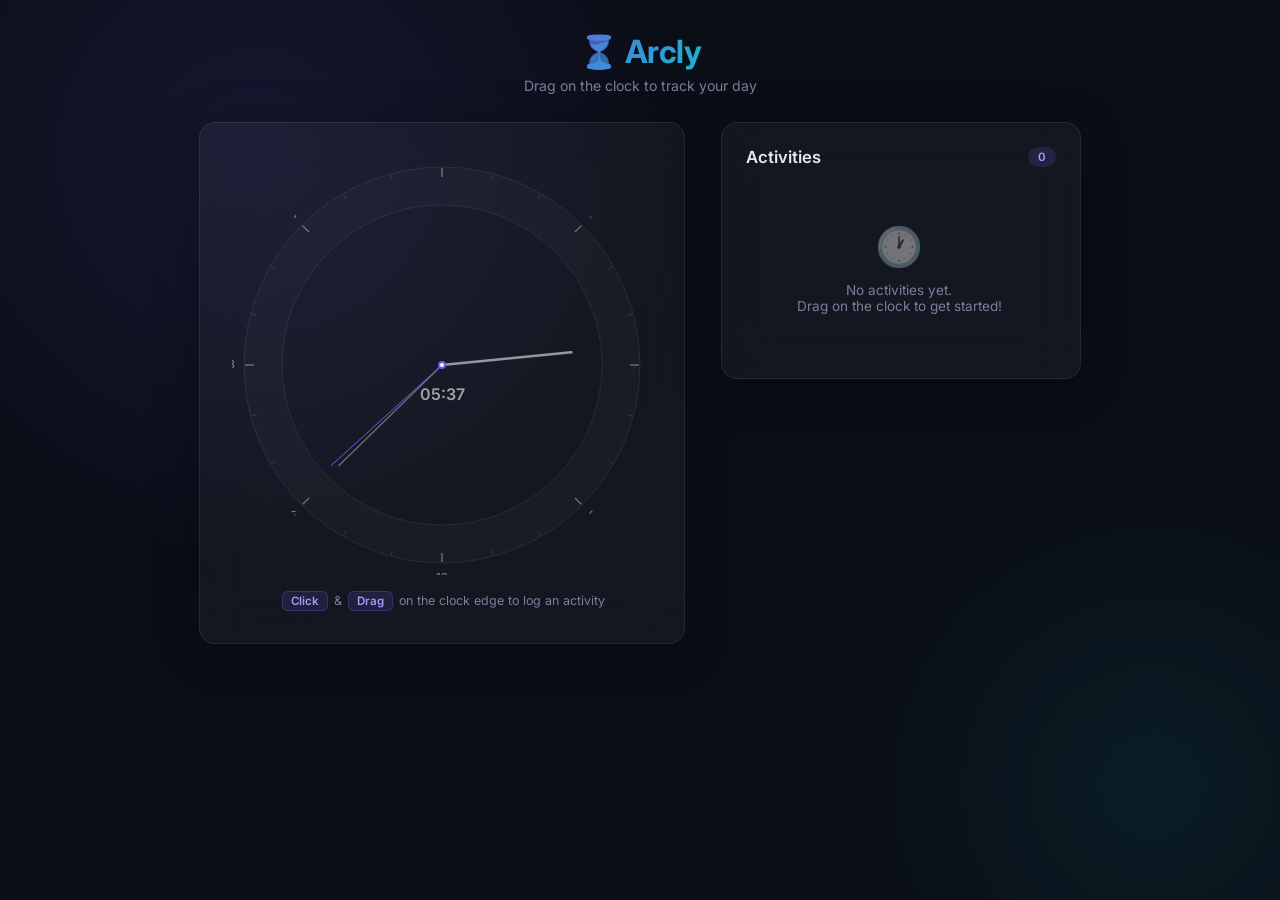
==== index.html @ ed1a1e3a "Initial commit: Arcly - Interactive clock time tracker" ====
<!DOCTYPE html>
<html lang="en">
<head>
  <meta charset="UTF-8">
  <meta name="viewport" content="width=device-width, initial-scale=1.0">
  <meta name="description" content="Arcly — Interactive 24-hour clock time tracker. Drag on the clock to log your daily activities.">
  <title>Arcly — Daily Time Tracker</title>
  <link href="https://fonts.googleapis.com/css2?family=Inter:wght@300;400;500;600;700&display=swap" rel="stylesheet">
  <style>
    /* ===== RESET & ROOT ===== */
    *, *::before, *::after { box-sizing: border-box; margin: 0; padding: 0; }

    :root {
      --bg: #0b0e17;
      --bg-card: rgba(255, 255, 255, 0.04);
      --bg-card-hover: rgba(255, 255, 255, 0.07);
      --border: rgba(255, 255, 255, 0.08);
      --text: #e4e6f0;
      --text-muted: #7a7f9a;
      --accent: #6c5ce7;
      --accent-glow: rgba(108, 92, 231, 0.35);
      --danger: #ff6b6b;
      --radius: 16px;
      --font: 'Inter', -apple-system, sans-serif;
    }

    body {
      font-family: var(--font);
      background: var(--bg);
      color: var(--text);
      min-height: 100vh;
      overflow-x: hidden;
      position: relative;
    }

    /* ===== AMBIENT BACKGROUND ===== */
    body::before {
      content: '';
      position: fixed;
      top: -40%; left: -20%;
      width: 80vw; height: 80vw;
      background: radial-gradient(circle, rgba(108,92,231,0.12), transparent 60%);
      pointer-events: none;
      z-index: 0;
    }
    body::after {
      content: '';
      position: fixed;
      bottom: -30%; right: -20%;
      width: 60vw; height: 60vw;
      background: radial-gradient(circle, rgba(0,206,209,0.08), transparent 60%);
      pointer-events: none;
      z-index: 0;
    }

    /* ===== LAYOUT ===== */
    .app {
      position: relative;
      z-index: 1;
      display: flex;
      flex-direction: column;
      align-items: center;
      padding: 32px 20px 60px;
      min-height: 100vh;
    }

    .header {
      text-align: center;
      margin-bottom: 28px;
    }
    .header h1 {
      font-size: 2rem;
      font-weight: 700;
      background: linear-gradient(135deg, #6c5ce7, #00cec9);
      -webkit-background-clip: text;
      -webkit-text-fill-color: transparent;
      letter-spacing: -0.5px;
    }
    .header p {
      color: var(--text-muted);
      font-size: 0.88rem;
      margin-top: 6px;
    }

    .main-layout {
      display: flex;
      gap: 36px;
      align-items: flex-start;
      justify-content: center;
      flex-wrap: wrap;
      width: 100%;
      max-width: 1100px;
    }

    /* ===== CLOCK CONTAINER ===== */
    .clock-panel {
      background: var(--bg-card);
      border: 1px solid var(--border);
      border-radius: var(--radius);
      backdrop-filter: blur(24px);
      -webkit-backdrop-filter: blur(24px);
      padding: 32px;
      display: flex;
      flex-direction: column;
      align-items: center;
      box-shadow: 0 8px 48px rgba(0,0,0,0.3);
      position: relative;
    }

    .clock-wrap {
      position: relative;
      cursor: crosshair;
    }

    #clockCanvas {
      display: block;
      border-radius: 50%;
    }

    .clock-tooltip {
      position: absolute;
      background: rgba(20,22,35,0.92);
      border: 1px solid var(--border);
      border-radius: 10px;
      padding: 8px 14px;
      font-size: 0.82rem;
      font-weight: 500;
      color: var(--text);
      pointer-events: none;
      opacity: 0;
      transition: opacity 0.15s;
      white-space: nowrap;
      z-index: 10;
      backdrop-filter: blur(12px);
    }
    .clock-tooltip.visible {
      opacity: 1;
    }

    .clock-help {
      margin-top: 16px;
      font-size: 0.78rem;
      color: var(--text-muted);
      text-align: center;
    }
    .clock-help span {
      display: inline-block;
      background: rgba(108,92,231,0.15);
      border: 1px solid rgba(108,92,231,0.3);
      border-radius: 6px;
      padding: 2px 8px;
      font-size: 0.72rem;
      font-weight: 600;
      color: #a29bfe;
      margin: 0 2px;
    }

    /* ===== ACTIVITIES PANEL ===== */
    .activities-panel {
      background: var(--bg-card);
      border: 1px solid var(--border);
      border-radius: var(--radius);
      backdrop-filter: blur(24px);
      -webkit-backdrop-filter: blur(24px);
      padding: 24px;
      width: 360px;
      max-height: 540px;
      box-shadow: 0 8px 48px rgba(0,0,0,0.3);
      display: flex;
      flex-direction: column;
    }

    .activities-header {
      display: flex;
      align-items: center;
      justify-content: space-between;
      margin-bottom: 16px;
    }
    .activities-header h2 {
      font-size: 1.05rem;
      font-weight: 600;
      color: var(--text);
    }
    .activities-count {
      font-size: 0.72rem;
      font-weight: 600;
      background: rgba(108,92,231,0.18);
      color: #a29bfe;
      padding: 3px 10px;
      border-radius: 20px;
    }

    .activities-list {
      flex: 1;
      overflow-y: auto;
      display: flex;
      flex-direction: column;
      gap: 8px;
      padding-right: 4px;
    }
    .activities-list::-webkit-scrollbar { width: 4px; }
    .activities-list::-webkit-scrollbar-track { background: transparent; }
    .activities-list::-webkit-scrollbar-thumb { background: rgba(255,255,255,0.1); border-radius: 4px; }

    .activity-item {
      display: flex;
      align-items: center;
      gap: 12px;
      padding: 12px 14px;
      background: rgba(255,255,255,0.03);
      border: 1px solid rgba(255,255,255,0.05);
      border-radius: 12px;
      transition: all 0.2s;
      animation: slideIn 0.3s ease-out;
    }
    .activity-item:hover {
      background: var(--bg-card-hover);
      border-color: rgba(255,255,255,0.1);
    }

    @keyframes slideIn {
      from { opacity: 0; transform: translateY(8px); }
      to { opacity: 1; transform: translateY(0); }
    }

    .activity-dot {
      width: 10px;
      height: 10px;
      border-radius: 50%;
      flex-shrink: 0;
      box-shadow: 0 0 8px currentColor;
    }
    .activity-info {
      flex: 1;
      min-width: 0;
    }
    .activity-name {
      font-size: 0.88rem;
      font-weight: 500;
      white-space: nowrap;
      overflow: hidden;
      text-overflow: ellipsis;
    }
    .activity-time {
      font-size: 0.74rem;
      color: var(--text-muted);
      margin-top: 2px;
    }
    .activity-delete {
      background: none;
      border: none;
      color: var(--text-muted);
      cursor: pointer;
      padding: 4px;
      border-radius: 6px;
      transition: all 0.2s;
      font-size: 1rem;
      line-height: 1;
      flex-shrink: 0;
    }
    .activity-delete:hover {
      color: var(--danger);
      background: rgba(255,107,107,0.1);
    }

    .empty-state {
      text-align: center;
      padding: 40px 20px;
      color: var(--text-muted);
      font-size: 0.85rem;
    }
    .empty-state .icon {
      font-size: 2.4rem;
      margin-bottom: 12px;
      opacity: 0.4;
    }

    .clear-all-btn {
      margin-top: 14px;
      background: rgba(255,107,107,0.08);
      border: 1px solid rgba(255,107,107,0.2);
      color: var(--danger);
      padding: 9px 16px;
      border-radius: 10px;
      cursor: pointer;
      font-size: 0.78rem;
      font-weight: 600;
      font-family: var(--font);
      transition: all 0.2s;
      width: 100%;
    }
    .clear-all-btn:hover {
      background: rgba(255,107,107,0.15);
    }

    /* ===== MODAL ===== */
    .modal-overlay {
      position: fixed;
      inset: 0;
      background: rgba(0,0,0,0.6);
      backdrop-filter: blur(8px);
      z-index: 100;
      display: flex;
      align-items: center;
      justify-content: center;
      opacity: 0;
      pointer-events: none;
      transition: opacity 0.25s;
    }
    .modal-overlay.active {
      opacity: 1;
      pointer-events: all;
    }

    .modal {
      background: #151827;
      border: 1px solid var(--border);
      border-radius: 20px;
      padding: 32px;
      width: 380px;
      max-width: 92vw;
      transform: translateY(20px) scale(0.96);
      transition: transform 0.3s cubic-bezier(0.16, 1, 0.3, 1);
      box-shadow: 0 24px 80px rgba(0,0,0,0.5);
    }
    .modal-overlay.active .modal {
      transform: translateY(0) scale(1);
    }

    .modal h3 {
      font-size: 1.1rem;
      font-weight: 600;
      margin-bottom: 4px;
    }
    .modal .modal-time {
      color: var(--text-muted);
      font-size: 0.82rem;
      margin-bottom: 20px;
    }

    .modal label {
      display: block;
      font-size: 0.78rem;
      font-weight: 600;
      color: var(--text-muted);
      text-transform: uppercase;
      letter-spacing: 0.5px;
      margin-bottom: 8px;
    }

    .modal input[type="text"] {
      width: 100%;
      background: rgba(255,255,255,0.05);
      border: 1px solid rgba(255,255,255,0.1);
      border-radius: 10px;
      padding: 12px 16px;
      color: var(--text);
      font-size: 0.92rem;
      font-family: var(--font);
      outline: none;
      transition: border-color 0.2s;
      margin-bottom: 20px;
    }
    .modal input[type="text"]:focus {
      border-color: var(--accent);
      box-shadow: 0 0 0 3px var(--accent-glow);
    }
    .modal input[type="text"]::placeholder {
      color: var(--text-muted);
    }

    .category-grid {
      display: grid;
      grid-template-columns: repeat(3, 1fr);
      gap: 8px;
      margin-bottom: 24px;
    }
    .category-btn {
      background: rgba(255,255,255,0.04);
      border: 1px solid rgba(255,255,255,0.08);
      border-radius: 10px;
      padding: 10px 6px;
      cursor: pointer;
      text-align: center;
      font-size: 0.78rem;
      font-weight: 500;
      font-family: var(--font);
      color: var(--text-muted);
      transition: all 0.2s;
    }
    .category-btn:hover {
      background: rgba(255,255,255,0.07);
    }
    .category-btn.selected {
      border-color: var(--cat-color, var(--accent));
      background: var(--cat-bg, var(--accent-glow));
      color: var(--text);
    }
    .category-btn .cat-icon {
      font-size: 1.2rem;
      display: block;
      margin-bottom: 4px;
    }

    .modal-actions {
      display: flex;
      gap: 10px;
    }
    .modal-actions button {
      flex: 1;
      padding: 12px;
      border-radius: 10px;
      font-size: 0.88rem;
      font-weight: 600;
      font-family: var(--font);
      cursor: pointer;
      transition: all 0.2s;
      border: none;
    }
    .btn-cancel {
      background: rgba(255,255,255,0.06);
      color: var(--text-muted);
    }
    .btn-cancel:hover { background: rgba(255,255,255,0.1); }
    .btn-save {
      background: linear-gradient(135deg, #6c5ce7, #a29bfe);
      color: white;
      box-shadow: 0 4px 20px var(--accent-glow);
    }
    .btn-save:hover { box-shadow: 0 6px 30px rgba(108,92,231,0.5); transform: translateY(-1px); }

    /* ===== RESPONSIVE ===== */
    @media (max-width: 800px) {
      .main-layout { flex-direction: column; align-items: center; }
      .activities-panel { width: 100%; max-width: 440px; max-height: none; }
    }
  </style>
</head>
<body>
  <div class="app">
    <header class="header">
      <h1>⏳ Arcly</h1>
      <p>Drag on the clock to track your day</p>
    </header>

    <div class="main-layout">
      <!-- Clock -->
      <div class="clock-panel">
        <div class="clock-wrap" id="clockWrap">
          <canvas id="clockCanvas" width="420" height="420"></canvas>
          <div class="clock-tooltip" id="tooltip"></div>
        </div>
        <div class="clock-help">
          <span>Click</span> &amp; <span>Drag</span> on the clock edge to log an activity
        </div>
      </div>

      <!-- Activity List -->
      <div class="activities-panel">
        <div class="activities-header">
          <h2>Activities</h2>
          <span class="activities-count" id="activityCount">0</span>
        </div>
        <div class="activities-list" id="activityList">
          <div class="empty-state" id="emptyState">
            <div class="icon">🕐</div>
            <p>No activities yet.<br>Drag on the clock to get started!</p>
          </div>
        </div>
        <button class="clear-all-btn" id="clearAllBtn" style="display:none;">Clear All Activities</button>
      </div>
    </div>
  </div>

  <!-- Activity Modal -->
  <div class="modal-overlay" id="modalOverlay">
    <div class="modal">
      <h3>Log Activity</h3>
      <p class="modal-time" id="modalTime">1:00 AM — 3:00 AM</p>

      <label for="activityInput">What did you do?</label>
      <input type="text" id="activityInput" placeholder="e.g. Studied physics, Played football…" maxlength="60" autocomplete="off">

      <label>Category</label>
      <div class="category-grid" id="categoryGrid"></div>

      <div class="modal-actions">
        <button class="btn-cancel" id="btnCancel">Cancel</button>
        <button class="btn-save" id="btnSave">Save Activity</button>
      </div>
    </div>
  </div>

  <script>
  (() => {
    // ===== CATEGORIES =====
    const CATEGORIES = [
      { name: 'Study',    icon: '📚', color: '#6c5ce7' },
      { name: 'Work',     icon: '💼', color: '#0984e3' },
      { name: 'Exercise', icon: '🏃', color: '#00b894' },
      { name: 'Play',     icon: '🎮', color: '#e17055' },
      { name: 'Rest',     icon: '😴', color: '#636e72' },
      { name: 'Other',    icon: '✨', color: '#fdcb6e' },
    ];

    // ===== STATE =====
    let activities = JSON.parse(localStorage.getItem('arcly_activities') || '[]');
    let dragging = false;
    let dragStartAngle = null;
    let dragEndAngle = null;
    let selectedCategory = 0;

    // ===== DOM =====
    const canvas  = document.getElementById('clockCanvas');
    const ctx     = canvas.getContext('2d');
    const wrap    = document.getElementById('clockWrap');
    const tooltip = document.getElementById('tooltip');
    const modal   = document.getElementById('modalOverlay');
    const modalTime = document.getElementById('modalTime');
    const actInput  = document.getElementById('activityInput');
    const catGrid   = document.getElementById('categoryGrid');
    const actList   = document.getElementById('activityList');
    const actCount  = document.getElementById('activityCount');
    const emptyState = document.getElementById('emptyState');
    const clearBtn  = document.getElementById('clearAllBtn');

    const SIZE = 420;
    const CX = SIZE / 2;
    const CY = SIZE / 2;
    const OUTER_R = SIZE / 2 - 12;
    const INNER_R = OUTER_R - 38;
    const ARC_R   = (OUTER_R + INNER_R) / 2;
    const ARC_W   = OUTER_R - INNER_R - 6;

    // ===== HELPERS =====
    function angleToHour(angle) {
      // angle: 0 = top (12 o'clock), clockwise, in radians
      let h = (angle / (2 * Math.PI)) * 24;
      if (h < 0) h += 24;
      return h % 24;
    }
    function hourToAngle(h) {
      return ((h % 24) / 24) * 2 * Math.PI;
    }
    function formatHour(h) {
      h = ((h % 24) + 24) % 24;
      const hr = Math.floor(h);
      const mn = Math.round((h - hr) * 60);
      const period = hr >= 12 ? 'PM' : 'AM';
      const display = hr === 0 ? 12 : hr > 12 ? hr - 12 : hr;
      return `${display}:${mn.toString().padStart(2,'0')} ${period}`;
    }
    function snapToQuarter(h) {
      return Math.round(h * 4) / 4;
    }
    function getMouseAngle(e) {
      const rect = canvas.getBoundingClientRect();
      const x = (e.clientX || e.touches?.[0]?.clientX) - rect.left - CX * (rect.width / SIZE);
      const y = (e.clientY || e.touches?.[0]?.clientY) - rect.top  - CY * (rect.height / SIZE);
      let angle = Math.atan2(x, -y); // 0 at top, clockwise
      if (angle < 0) angle += 2 * Math.PI;
      return angle;
    }
    function isOnRing(e) {
      const rect = canvas.getBoundingClientRect();
      const scale = rect.width / SIZE;
      const x = (e.clientX || e.touches?.[0]?.clientX) - rect.left - CX * scale;
      const y = (e.clientY || e.touches?.[0]?.clientY) - rect.top  - CY * scale;
      const dist = Math.sqrt(x * x + y * y) / scale;
      return dist >= INNER_R - 15 && dist <= OUTER_R + 15;
    }
    function arcSpan(startAngle, endAngle) {
      let span = endAngle - startAngle;
      if (span < 0) span += 2 * Math.PI;
      return span;
    }

    // ===== SAVE / LOAD =====
    function save() {
      localStorage.setItem('arcly_activities', JSON.stringify(activities));
    }

    // ===== DRAW CLOCK =====
    function draw() {
      const dpr = window.devicePixelRatio || 1;
      canvas.width = SIZE * dpr;
      canvas.height = SIZE * dpr;
      canvas.style.width = SIZE + 'px';
      canvas.style.height = SIZE + 'px';
      ctx.setTransform(dpr, 0, 0, dpr, 0, 0);

      ctx.clearRect(0, 0, SIZE, SIZE);

      // Outer ring
      ctx.beginPath();
      ctx.arc(CX, CY, OUTER_R, 0, 2 * Math.PI);
      ctx.arc(CX, CY, INNER_R, 0, 2 * Math.PI, true);
      ctx.fillStyle = 'rgba(255,255,255,0.025)';
      ctx.fill();

      ctx.beginPath();
      ctx.arc(CX, CY, OUTER_R, 0, 2 * Math.PI);
      ctx.strokeStyle = 'rgba(255,255,255,0.08)';
      ctx.lineWidth = 1;
      ctx.stroke();

      ctx.beginPath();
      ctx.arc(CX, CY, INNER_R, 0, 2 * Math.PI);
      ctx.stroke();

      // Hour ticks & labels
      for (let i = 0; i < 24; i++) {
        const angle = (i / 24) * 2 * Math.PI - Math.PI / 2;
        const cos = Math.cos(angle);
        const sin = Math.sin(angle);
        const isMain = i % 3 === 0;
        const tickOuter = OUTER_R - 1;
        const tickInner = isMain ? OUTER_R - 10 : OUTER_R - 6;

        ctx.beginPath();
        ctx.moveTo(CX + cos * tickOuter, CY + sin * tickOuter);
        ctx.lineTo(CX + cos * tickInner, CY + sin * tickInner);
        ctx.strokeStyle = isMain ? 'rgba(255,255,255,0.35)' : 'rgba(255,255,255,0.12)';
        ctx.lineWidth = isMain ? 1.5 : 1;
        ctx.stroke();

        if (isMain) {
          const labelR = OUTER_R + 15;
          ctx.save();
          ctx.font = '500 11px Inter, sans-serif';
          ctx.fillStyle = 'rgba(255,255,255,0.45)';
          ctx.textAlign = 'center';
          ctx.textBaseline = 'middle';
          ctx.fillText(i === 0 ? '0' : i.toString(), CX + cos * labelR, CY + sin * labelR);
          ctx.restore();
        }
      }

      // ===== ACTIVITY ARCS =====
      activities.forEach(act => {
        const sA = hourToAngle(act.startHour) - Math.PI / 2;
        const eA = hourToAngle(act.endHour) - Math.PI / 2;
        const cat = CATEGORIES[act.category] || CATEGORIES[5];

        ctx.beginPath();
        ctx.arc(CX, CY, ARC_R, sA, eA, false);
        ctx.strokeStyle = cat.color;
        ctx.lineWidth = ARC_W;
        ctx.lineCap = 'butt';
        ctx.globalAlpha = 0.55;
        ctx.stroke();
        ctx.globalAlpha = 1;

        // glow
        ctx.beginPath();
        ctx.arc(CX, CY, ARC_R, sA, eA, false);
        ctx.strokeStyle = cat.color;
        ctx.lineWidth = ARC_W + 4;
        ctx.globalAlpha = 0.12;
        ctx.stroke();
        ctx.globalAlpha = 1;

        // label
        const midAngle = sA + arcSpan(sA, eA) / 2;
        const span = arcSpan(sA, eA);
        if (span > 0.22) {
          const lx = CX + Math.cos(midAngle) * (ARC_R);
          const ly = CY + Math.sin(midAngle) * (ARC_R);
          ctx.save();
          ctx.font = '600 10px Inter, sans-serif';
          ctx.fillStyle = '#fff';
          ctx.textAlign = 'center';
          ctx.textBaseline = 'middle';
          ctx.globalAlpha = 0.85;
          // truncate
          let label = act.name;
          if (span < 0.5 && label.length > 6) label = label.substring(0,5) + '…';
          else if (span < 0.8 && label.length > 10) label = label.substring(0,9) + '…';
          ctx.fillText(label, lx, ly);
          ctx.restore();
          ctx.globalAlpha = 1;
        }
      });

      // ===== DRAG PREVIEW =====
      if (dragging && dragStartAngle !== null && dragEndAngle !== null) {
        const sA = dragStartAngle - Math.PI / 2;
        const eA = dragEndAngle - Math.PI / 2;
        const cat = CATEGORIES[selectedCategory];

        ctx.beginPath();
        ctx.arc(CX, CY, ARC_R, sA, eA, false);
        ctx.strokeStyle = cat.color;
        ctx.lineWidth = ARC_W;
        ctx.lineCap = 'butt';
        ctx.globalAlpha = 0.35;
        ctx.stroke();
        ctx.globalAlpha = 1;

        // start/end markers
        [sA, eA].forEach(a => {
          ctx.beginPath();
          ctx.arc(CX + Math.cos(a) * ARC_R, CY + Math.sin(a) * ARC_R, 5, 0, 2 * Math.PI);
          ctx.fillStyle = '#fff';
          ctx.globalAlpha = 0.8;
          ctx.fill();
          ctx.globalAlpha = 1;
        });
      }

      // ===== CLOCK HANDS =====
      const now = new Date();
      const hrs = now.getHours() + now.getMinutes() / 60 + now.getSeconds() / 3600;
      const mins = now.getMinutes() + now.getSeconds() / 60;
      const secs = now.getSeconds() + now.getMilliseconds() / 1000;

      // hour hand (24h mapped to full rotation)
      const hAngle = (hrs / 24) * 2 * Math.PI - Math.PI / 2;
      ctx.beginPath();
      ctx.moveTo(CX, CY);
      ctx.lineTo(CX + Math.cos(hAngle) * (INNER_R - 30), CY + Math.sin(hAngle) * (INNER_R - 30));
      ctx.strokeStyle = 'rgba(255,255,255,0.55)';
      ctx.lineWidth = 2.5;
      ctx.lineCap = 'round';
      ctx.stroke();

      // minute hand
      const mAngle = (mins / 60) * 2 * Math.PI - Math.PI / 2;
      ctx.beginPath();
      ctx.moveTo(CX, CY);
      ctx.lineTo(CX + Math.cos(mAngle) * (INNER_R - 16), CY + Math.sin(mAngle) * (INNER_R - 16));
      ctx.strokeStyle = 'rgba(255,255,255,0.35)';
      ctx.lineWidth = 1.5;
      ctx.lineCap = 'round';
      ctx.stroke();

      // second hand
      const sAngle = (secs / 60) * 2 * Math.PI - Math.PI / 2;
      ctx.beginPath();
      ctx.moveTo(CX, CY);
      ctx.lineTo(CX + Math.cos(sAngle) * (INNER_R - 10), CY + Math.sin(sAngle) * (INNER_R - 10));
      ctx.strokeStyle = '#6c5ce7';
      ctx.lineWidth = 1;
      ctx.lineCap = 'round';
      ctx.stroke();

      // center dot
      ctx.beginPath();
      ctx.arc(CX, CY, 4, 0, 2 * Math.PI);
      ctx.fillStyle = '#6c5ce7';
      ctx.fill();
      ctx.beginPath();
      ctx.arc(CX, CY, 2, 0, 2 * Math.PI);
      ctx.fillStyle = '#fff';
      ctx.fill();

      // Digital time in center
      ctx.save();
      ctx.font = '600 16px Inter, sans-serif';
      ctx.fillStyle = 'rgba(255,255,255,0.6)';
      ctx.textAlign = 'center';
      ctx.textBaseline = 'middle';
      const hh = now.getHours().toString().padStart(2, '0');
      const mm = now.getMinutes().toString().padStart(2, '0');
      ctx.fillText(`${hh}:${mm}`, CX, CY + 30);
      ctx.restore();

      requestAnimationFrame(draw);
    }

    // ===== DRAG INTERACTION =====
    function onPointerDown(e) {
      if (!isOnRing(e)) return;
      e.preventDefault();
      dragging = true;
      dragStartAngle = getMouseAngle(e);
      dragEndAngle = dragStartAngle;
      updateTooltip(e);
    }
    function onPointerMove(e) {
      if (!dragging) {
        // just show hour tooltip if hovering ring
        if (isOnRing(e)) {
          const angle = getMouseAngle(e);
          const hour = snapToQuarter(angleToHour(angle));
          tooltip.textContent = formatHour(hour);
          const rect = canvas.getBoundingClientRect();
          tooltip.style.left = ((e.clientX || e.touches?.[0]?.clientX) - rect.left + 14) + 'px';
          tooltip.style.top  = ((e.clientY || e.touches?.[0]?.clientY) - rect.top - 30) + 'px';
          tooltip.classList.add('visible');
        } else {
          tooltip.classList.remove('visible');
        }
        return;
      }
      e.preventDefault();
      dragEndAngle = getMouseAngle(e);
      updateTooltip(e);
    }
    function onPointerUp(e) {
      if (!dragging) return;
      dragging = false;
      tooltip.classList.remove('visible');

      const startHour = snapToQuarter(angleToHour(dragStartAngle));
      const endHour   = snapToQuarter(angleToHour(dragEndAngle));
      if (Math.abs(startHour - endHour) < 0.2) return; // too small

      openModal(startHour, endHour);
    }

    function updateTooltip(e) {
      const startH = snapToQuarter(angleToHour(dragStartAngle));
      const endH   = snapToQuarter(angleToHour(dragEndAngle));
      tooltip.textContent = `${formatHour(startH)} → ${formatHour(endH)}`;
      const rect = canvas.getBoundingClientRect();
      tooltip.style.left = ((e.clientX || e.touches?.[0]?.clientX) - rect.left + 14) + 'px';
      tooltip.style.top  = ((e.clientY || e.touches?.[0]?.clientY) - rect.top - 30) + 'px';
      tooltip.classList.add('visible');
    }

    // Mouse events
    canvas.addEventListener('mousedown', onPointerDown);
    window.addEventListener('mousemove', onPointerMove);
    window.addEventListener('mouseup', onPointerUp);
    // Touch events
    canvas.addEventListener('touchstart', e => onPointerDown(e.touches[0] ? e : e), { passive: false });
    canvas.addEventListener('touchmove', e => { e.preventDefault(); onPointerMove(e.touches[0] ? e : e); }, { passive: false });
    canvas.addEventListener('touchend', onPointerUp);

    // ===== MODAL =====
    function openModal(startH, endH) {
      modalTime.textContent = `${formatHour(startH)} → ${formatHour(endH)}`;
      actInput.value = '';
      selectedCategory = 0;
      renderCategoryButtons();
      modal.classList.add('active');
      modal._start = startH;
      modal._end = endH;
      setTimeout(() => actInput.focus(), 200);
    }
    function closeModal() {
      modal.classList.remove('active');
      dragStartAngle = null;
      dragEndAngle = null;
    }

    function renderCategoryButtons() {
      catGrid.innerHTML = '';
      CATEGORIES.forEach((cat, i) => {
        const btn = document.createElement('button');
        btn.className = 'category-btn' + (i === selectedCategory ? ' selected' : '');
        btn.style.setProperty('--cat-color', cat.color);
        btn.style.setProperty('--cat-bg', cat.color + '20');
        btn.innerHTML = `<span class="cat-icon">${cat.icon}</span>${cat.name}`;
        btn.addEventListener('click', () => {
          selectedCategory = i;
          renderCategoryButtons();
        });
        catGrid.appendChild(btn);
      });
    }

    document.getElementById('btnCancel').addEventListener('click', closeModal);
    document.getElementById('btnSave').addEventListener('click', () => {
      const name = actInput.value.trim();
      if (!name) { actInput.focus(); return; }
      activities.push({
        id: Date.now(),
        name,
        category: selectedCategory,
        startHour: modal._start,
        endHour: modal._end,
      });
      save();
      renderActivities();
      closeModal();
    });
    actInput.addEventListener('keydown', e => {
      if (e.key === 'Enter') document.getElementById('btnSave').click();
      if (e.key === 'Escape') closeModal();
    });
    modal.addEventListener('click', e => {
      if (e.target === modal) closeModal();
    });

    // ===== ACTIVITY LIST =====
    function renderActivities() {
      // Sort by start hour
      activities.sort((a, b) => a.startHour - b.startHour);

      actCount.textContent = activities.length;
      clearBtn.style.display = activities.length > 0 ? 'block' : 'none';

      if (activities.length === 0) {
        actList.innerHTML = `<div class="empty-state" id="emptyState">
          <div class="icon">🕐</div>
          <p>No activities yet.<br>Drag on the clock to get started!</p>
        </div>`;
        return;
      }

      actList.innerHTML = '';
      activities.forEach(act => {
        const cat = CATEGORIES[act.category] || CATEGORIES[5];
        const el = document.createElement('div');
        el.className = 'activity-item';
        el.innerHTML = `
          <div class="activity-dot" style="color:${cat.color};background:${cat.color}"></div>
          <div class="activity-info">
            <div class="activity-name">${escHtml(act.name)}</div>
            <div class="activity-time">${formatHour(act.startHour)} → ${formatHour(act.endHour)}</div>
          </div>
          <button class="activity-delete" data-id="${act.id}" title="Delete">✕</button>
        `;
        actList.appendChild(el);
      });
    }

    function escHtml(str) {
      const d = document.createElement('div');
      d.textContent = str;
      return d.innerHTML;
    }

    actList.addEventListener('click', e => {
      const btn = e.target.closest('.activity-delete');
      if (!btn) return;
      const id = Number(btn.dataset.id);
      activities = activities.filter(a => a.id !== id);
      save();
      renderActivities();
    });

    clearBtn.addEventListener('click', () => {
      if (!confirm('Clear all activities?')) return;
      activities = [];
      save();
      renderActivities();
    });

    // ===== INIT =====
    renderActivities();
    draw();
  })();
  </script>
</body>
</html>
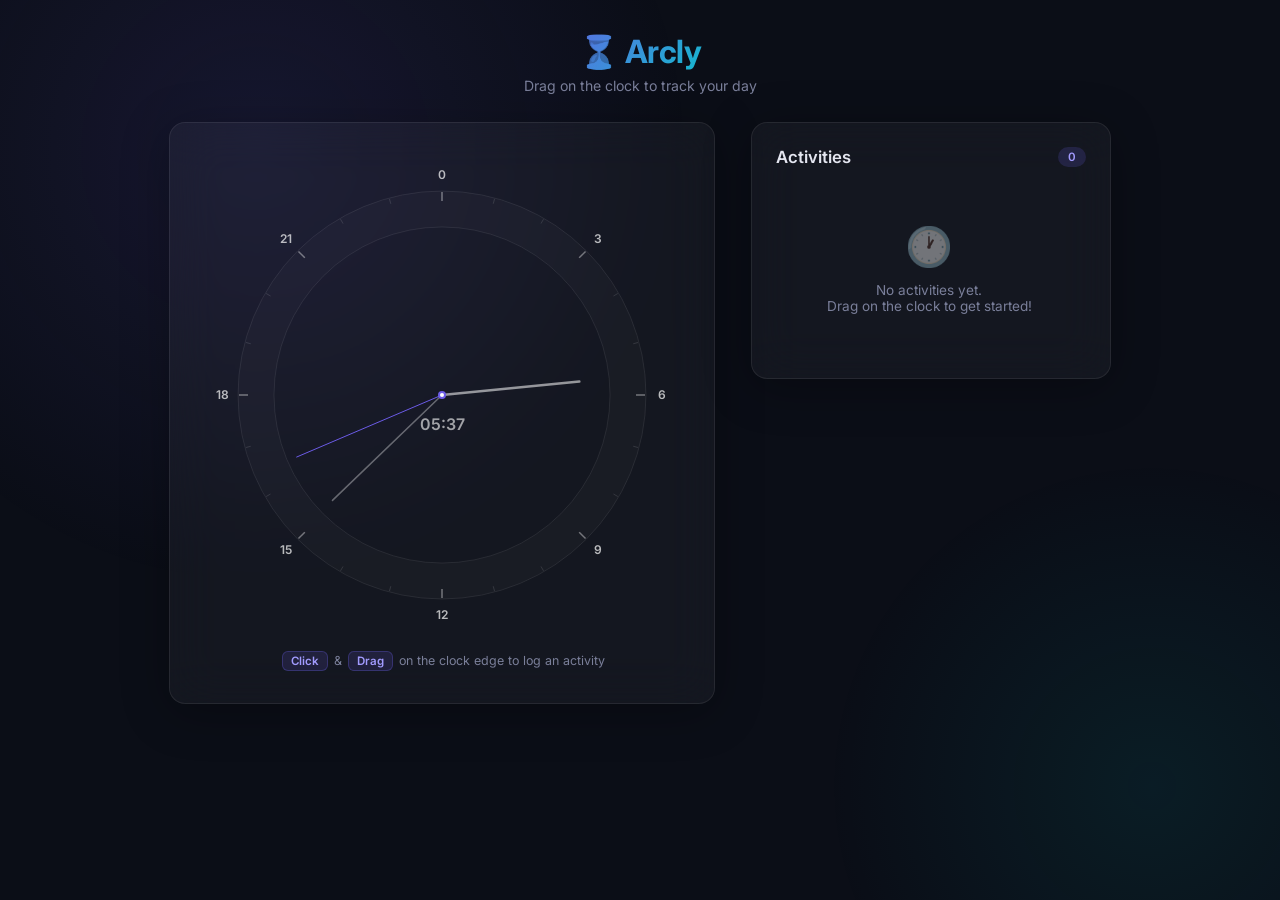
==== commit 93d5983a: "updated design" ====
--- a/index.html
+++ b/index.html
@@ -6,435 +6,7 @@
   <meta name="description" content="Arcly — Interactive 24-hour clock time tracker. Drag on the clock to log your daily activities.">
   <title>Arcly — Daily Time Tracker</title>
   <link href="https://fonts.googleapis.com/css2?family=Inter:wght@300;400;500;600;700&display=swap" rel="stylesheet">
-  <style>
-    /* ===== RESET & ROOT ===== */
-    *, *::before, *::after { box-sizing: border-box; margin: 0; padding: 0; }
-
-    :root {
-      --bg: #0b0e17;
-      --bg-card: rgba(255, 255, 255, 0.04);
-      --bg-card-hover: rgba(255, 255, 255, 0.07);
-      --border: rgba(255, 255, 255, 0.08);
-      --text: #e4e6f0;
-      --text-muted: #7a7f9a;
-      --accent: #6c5ce7;
-      --accent-glow: rgba(108, 92, 231, 0.35);
-      --danger: #ff6b6b;
-      --radius: 16px;
-      --font: 'Inter', -apple-system, sans-serif;
-    }
-
-    body {
-      font-family: var(--font);
-      background: var(--bg);
-      color: var(--text);
-      min-height: 100vh;
-      overflow-x: hidden;
-      position: relative;
-    }
-
-    /* ===== AMBIENT BACKGROUND ===== */
-    body::before {
-      content: '';
-      position: fixed;
-      top: -40%; left: -20%;
-      width: 80vw; height: 80vw;
-      background: radial-gradient(circle, rgba(108,92,231,0.12), transparent 60%);
-      pointer-events: none;
-      z-index: 0;
-    }
-    body::after {
-      content: '';
-      position: fixed;
-      bottom: -30%; right: -20%;
-      width: 60vw; height: 60vw;
-      background: radial-gradient(circle, rgba(0,206,209,0.08), transparent 60%);
-      pointer-events: none;
-      z-index: 0;
-    }
-
-    /* ===== LAYOUT ===== */
-    .app {
-      position: relative;
-      z-index: 1;
-      display: flex;
-      flex-direction: column;
-      align-items: center;
-      padding: 32px 20px 60px;
-      min-height: 100vh;
-    }
-
-    .header {
-      text-align: center;
-      margin-bottom: 28px;
-    }
-    .header h1 {
-      font-size: 2rem;
-      font-weight: 700;
-      background: linear-gradient(135deg, #6c5ce7, #00cec9);
-      -webkit-background-clip: text;
-      -webkit-text-fill-color: transparent;
-      letter-spacing: -0.5px;
-    }
-    .header p {
-      color: var(--text-muted);
-      font-size: 0.88rem;
-      margin-top: 6px;
-    }
-
-    .main-layout {
-      display: flex;
-      gap: 36px;
-      align-items: flex-start;
-      justify-content: center;
-      flex-wrap: wrap;
-      width: 100%;
-      max-width: 1100px;
-    }
-
-    /* ===== CLOCK CONTAINER ===== */
-    .clock-panel {
-      background: var(--bg-card);
-      border: 1px solid var(--border);
-      border-radius: var(--radius);
-      backdrop-filter: blur(24px);
-      -webkit-backdrop-filter: blur(24px);
-      padding: 32px;
-      display: flex;
-      flex-direction: column;
-      align-items: center;
-      box-shadow: 0 8px 48px rgba(0,0,0,0.3);
-      position: relative;
-    }
-
-    .clock-wrap {
-      position: relative;
-      cursor: crosshair;
-    }
-
-    #clockCanvas {
-      display: block;
-      border-radius: 50%;
-    }
-
-    .clock-tooltip {
-      position: absolute;
-      background: rgba(20,22,35,0.92);
-      border: 1px solid var(--border);
-      border-radius: 10px;
-      padding: 8px 14px;
-      font-size: 0.82rem;
-      font-weight: 500;
-      color: var(--text);
-      pointer-events: none;
-      opacity: 0;
-      transition: opacity 0.15s;
-      white-space: nowrap;
-      z-index: 10;
-      backdrop-filter: blur(12px);
-    }
-    .clock-tooltip.visible {
-      opacity: 1;
-    }
-
-    .clock-help {
-      margin-top: 16px;
-      font-size: 0.78rem;
-      color: var(--text-muted);
-      text-align: center;
-    }
-    .clock-help span {
-      display: inline-block;
-      background: rgba(108,92,231,0.15);
-      border: 1px solid rgba(108,92,231,0.3);
-      border-radius: 6px;
-      padding: 2px 8px;
-      font-size: 0.72rem;
-      font-weight: 600;
-      color: #a29bfe;
-      margin: 0 2px;
-    }
-
-    /* ===== ACTIVITIES PANEL ===== */
-    .activities-panel {
-      background: var(--bg-card);
-      border: 1px solid var(--border);
-      border-radius: var(--radius);
-      backdrop-filter: blur(24px);
-      -webkit-backdrop-filter: blur(24px);
-      padding: 24px;
-      width: 360px;
-      max-height: 540px;
-      box-shadow: 0 8px 48px rgba(0,0,0,0.3);
-      display: flex;
-      flex-direction: column;
-    }
-
-    .activities-header {
-      display: flex;
-      align-items: center;
-      justify-content: space-between;
-      margin-bottom: 16px;
-    }
-    .activities-header h2 {
-      font-size: 1.05rem;
-      font-weight: 600;
-      color: var(--text);
-    }
-    .activities-count {
-      font-size: 0.72rem;
-      font-weight: 600;
-      background: rgba(108,92,231,0.18);
-      color: #a29bfe;
-      padding: 3px 10px;
-      border-radius: 20px;
-    }
-
-    .activities-list {
-      flex: 1;
-      overflow-y: auto;
-      display: flex;
-      flex-direction: column;
-      gap: 8px;
-      padding-right: 4px;
-    }
-    .activities-list::-webkit-scrollbar { width: 4px; }
-    .activities-list::-webkit-scrollbar-track { background: transparent; }
-    .activities-list::-webkit-scrollbar-thumb { background: rgba(255,255,255,0.1); border-radius: 4px; }
-
-    .activity-item {
-      display: flex;
-      align-items: center;
-      gap: 12px;
-      padding: 12px 14px;
-      background: rgba(255,255,255,0.03);
-      border: 1px solid rgba(255,255,255,0.05);
-      border-radius: 12px;
-      transition: all 0.2s;
-      animation: slideIn 0.3s ease-out;
-    }
-    .activity-item:hover {
-      background: var(--bg-card-hover);
-      border-color: rgba(255,255,255,0.1);
-    }
-
-    @keyframes slideIn {
-      from { opacity: 0; transform: translateY(8px); }
-      to { opacity: 1; transform: translateY(0); }
-    }
-
-    .activity-dot {
-      width: 10px;
-      height: 10px;
-      border-radius: 50%;
-      flex-shrink: 0;
-      box-shadow: 0 0 8px currentColor;
-    }
-    .activity-info {
-      flex: 1;
-      min-width: 0;
-    }
-    .activity-name {
-      font-size: 0.88rem;
-      font-weight: 500;
-      white-space: nowrap;
-      overflow: hidden;
-      text-overflow: ellipsis;
-    }
-    .activity-time {
-      font-size: 0.74rem;
-      color: var(--text-muted);
-      margin-top: 2px;
-    }
-    .activity-delete {
-      background: none;
-      border: none;
-      color: var(--text-muted);
-      cursor: pointer;
-      padding: 4px;
-      border-radius: 6px;
-      transition: all 0.2s;
-      font-size: 1rem;
-      line-height: 1;
-      flex-shrink: 0;
-    }
-    .activity-delete:hover {
-      color: var(--danger);
-      background: rgba(255,107,107,0.1);
-    }
-
-    .empty-state {
-      text-align: center;
-      padding: 40px 20px;
-      color: var(--text-muted);
-      font-size: 0.85rem;
-    }
-    .empty-state .icon {
-      font-size: 2.4rem;
-      margin-bottom: 12px;
-      opacity: 0.4;
-    }
-
-    .clear-all-btn {
-      margin-top: 14px;
-      background: rgba(255,107,107,0.08);
-      border: 1px solid rgba(255,107,107,0.2);
-      color: var(--danger);
-      padding: 9px 16px;
-      border-radius: 10px;
-      cursor: pointer;
-      font-size: 0.78rem;
-      font-weight: 600;
-      font-family: var(--font);
-      transition: all 0.2s;
-      width: 100%;
-    }
-    .clear-all-btn:hover {
-      background: rgba(255,107,107,0.15);
-    }
-
-    /* ===== MODAL ===== */
-    .modal-overlay {
-      position: fixed;
-      inset: 0;
-      background: rgba(0,0,0,0.6);
-      backdrop-filter: blur(8px);
-      z-index: 100;
-      display: flex;
-      align-items: center;
-      justify-content: center;
-      opacity: 0;
-      pointer-events: none;
-      transition: opacity 0.25s;
-    }
-    .modal-overlay.active {
-      opacity: 1;
-      pointer-events: all;
-    }
-
-    .modal {
-      background: #151827;
-      border: 1px solid var(--border);
-      border-radius: 20px;
-      padding: 32px;
-      width: 380px;
-      max-width: 92vw;
-      transform: translateY(20px) scale(0.96);
-      transition: transform 0.3s cubic-bezier(0.16, 1, 0.3, 1);
-      box-shadow: 0 24px 80px rgba(0,0,0,0.5);
-    }
-    .modal-overlay.active .modal {
-      transform: translateY(0) scale(1);
-    }
-
-    .modal h3 {
-      font-size: 1.1rem;
-      font-weight: 600;
-      margin-bottom: 4px;
-    }
-    .modal .modal-time {
-      color: var(--text-muted);
-      font-size: 0.82rem;
-      margin-bottom: 20px;
-    }
-
-    .modal label {
-      display: block;
-      font-size: 0.78rem;
-      font-weight: 600;
-      color: var(--text-muted);
-      text-transform: uppercase;
-      letter-spacing: 0.5px;
-      margin-bottom: 8px;
-    }
-
-    .modal input[type="text"] {
-      width: 100%;
-      background: rgba(255,255,255,0.05);
-      border: 1px solid rgba(255,255,255,0.1);
-      border-radius: 10px;
-      padding: 12px 16px;
-      color: var(--text);
-      font-size: 0.92rem;
-      font-family: var(--font);
-      outline: none;
-      transition: border-color 0.2s;
-      margin-bottom: 20px;
-    }
-    .modal input[type="text"]:focus {
-      border-color: var(--accent);
-      box-shadow: 0 0 0 3px var(--accent-glow);
-    }
-    .modal input[type="text"]::placeholder {
-      color: var(--text-muted);
-    }
-
-    .category-grid {
-      display: grid;
-      grid-template-columns: repeat(3, 1fr);
-      gap: 8px;
-      margin-bottom: 24px;
-    }
-    .category-btn {
-      background: rgba(255,255,255,0.04);
-      border: 1px solid rgba(255,255,255,0.08);
-      border-radius: 10px;
-      padding: 10px 6px;
-      cursor: pointer;
-      text-align: center;
-      font-size: 0.78rem;
-      font-weight: 500;
-      font-family: var(--font);
-      color: var(--text-muted);
-      transition: all 0.2s;
-    }
-    .category-btn:hover {
-      background: rgba(255,255,255,0.07);
-    }
-    .category-btn.selected {
-      border-color: var(--cat-color, var(--accent));
-      background: var(--cat-bg, var(--accent-glow));
-      color: var(--text);
-    }
-    .category-btn .cat-icon {
-      font-size: 1.2rem;
-      display: block;
-      margin-bottom: 4px;
-    }
-
-    .modal-actions {
-      display: flex;
-      gap: 10px;
-    }
-    .modal-actions button {
-      flex: 1;
-      padding: 12px;
-      border-radius: 10px;
-      font-size: 0.88rem;
-      font-weight: 600;
-      font-family: var(--font);
-      cursor: pointer;
-      transition: all 0.2s;
-      border: none;
-    }
-    .btn-cancel {
-      background: rgba(255,255,255,0.06);
-      color: var(--text-muted);
-    }
-    .btn-cancel:hover { background: rgba(255,255,255,0.1); }
-    .btn-save {
-      background: linear-gradient(135deg, #6c5ce7, #a29bfe);
-      color: white;
-      box-shadow: 0 4px 20px var(--accent-glow);
-    }
-    .btn-save:hover { box-shadow: 0 6px 30px rgba(108,92,231,0.5); transform: translateY(-1px); }
-
-    /* ===== RESPONSIVE ===== */
-    @media (max-width: 800px) {
-      .main-layout { flex-direction: column; align-items: center; }
-      .activities-panel { width: 100%; max-width: 440px; max-height: none; }
-    }
-  </style>
+  <link rel="stylesheet" href="css/styles.css">
 </head>
 <body>
   <div class="app">
@@ -447,7 +19,7 @@
       <!-- Clock -->
       <div class="clock-panel">
         <div class="clock-wrap" id="clockWrap">
-          <canvas id="clockCanvas" width="420" height="420"></canvas>
+          <canvas id="clockCanvas" width="480" height="480"></canvas>
           <div class="clock-tooltip" id="tooltip"></div>
         </div>
         <div class="clock-help">
@@ -491,458 +63,6 @@
     </div>
   </div>
 
-  <script>
-  (() => {
-    // ===== CATEGORIES =====
-    const CATEGORIES = [
-      { name: 'Study',    icon: '📚', color: '#6c5ce7' },
-      { name: 'Work',     icon: '💼', color: '#0984e3' },
-      { name: 'Exercise', icon: '🏃', color: '#00b894' },
-      { name: 'Play',     icon: '🎮', color: '#e17055' },
-      { name: 'Rest',     icon: '😴', color: '#636e72' },
-      { name: 'Other',    icon: '✨', color: '#fdcb6e' },
-    ];
-
-    // ===== STATE =====
-    let activities = JSON.parse(localStorage.getItem('arcly_activities') || '[]');
-    let dragging = false;
-    let dragStartAngle = null;
-    let dragEndAngle = null;
-    let selectedCategory = 0;
-
-    // ===== DOM =====
-    const canvas  = document.getElementById('clockCanvas');
-    const ctx     = canvas.getContext('2d');
-    const wrap    = document.getElementById('clockWrap');
-    const tooltip = document.getElementById('tooltip');
-    const modal   = document.getElementById('modalOverlay');
-    const modalTime = document.getElementById('modalTime');
-    const actInput  = document.getElementById('activityInput');
-    const catGrid   = document.getElementById('categoryGrid');
-    const actList   = document.getElementById('activityList');
-    const actCount  = document.getElementById('activityCount');
-    const emptyState = document.getElementById('emptyState');
-    const clearBtn  = document.getElementById('clearAllBtn');
-
-    const SIZE = 420;
-    const CX = SIZE / 2;
-    const CY = SIZE / 2;
-    const OUTER_R = SIZE / 2 - 12;
-    const INNER_R = OUTER_R - 38;
-    const ARC_R   = (OUTER_R + INNER_R) / 2;
-    const ARC_W   = OUTER_R - INNER_R - 6;
-
-    // ===== HELPERS =====
-    function angleToHour(angle) {
-      // angle: 0 = top (12 o'clock), clockwise, in radians
-      let h = (angle / (2 * Math.PI)) * 24;
-      if (h < 0) h += 24;
-      return h % 24;
-    }
-    function hourToAngle(h) {
-      return ((h % 24) / 24) * 2 * Math.PI;
-    }
-    function formatHour(h) {
-      h = ((h % 24) + 24) % 24;
-      const hr = Math.floor(h);
-      const mn = Math.round((h - hr) * 60);
-      const period = hr >= 12 ? 'PM' : 'AM';
-      const display = hr === 0 ? 12 : hr > 12 ? hr - 12 : hr;
-      return `${display}:${mn.toString().padStart(2,'0')} ${period}`;
-    }
-    function snapToQuarter(h) {
-      return Math.round(h * 4) / 4;
-    }
-    function getMouseAngle(e) {
-      const rect = canvas.getBoundingClientRect();
-      const x = (e.clientX || e.touches?.[0]?.clientX) - rect.left - CX * (rect.width / SIZE);
-      const y = (e.clientY || e.touches?.[0]?.clientY) - rect.top  - CY * (rect.height / SIZE);
-      let angle = Math.atan2(x, -y); // 0 at top, clockwise
-      if (angle < 0) angle += 2 * Math.PI;
-      return angle;
-    }
-    function isOnRing(e) {
-      const rect = canvas.getBoundingClientRect();
-      const scale = rect.width / SIZE;
-      const x = (e.clientX || e.touches?.[0]?.clientX) - rect.left - CX * scale;
-      const y = (e.clientY || e.touches?.[0]?.clientY) - rect.top  - CY * scale;
-      const dist = Math.sqrt(x * x + y * y) / scale;
-      return dist >= INNER_R - 15 && dist <= OUTER_R + 15;
-    }
-    function arcSpan(startAngle, endAngle) {
-      let span = endAngle - startAngle;
-      if (span < 0) span += 2 * Math.PI;
-      return span;
-    }
-
-    // ===== SAVE / LOAD =====
-    function save() {
-      localStorage.setItem('arcly_activities', JSON.stringify(activities));
-    }
-
-    // ===== DRAW CLOCK =====
-    function draw() {
-      const dpr = window.devicePixelRatio || 1;
-      canvas.width = SIZE * dpr;
-      canvas.height = SIZE * dpr;
-      canvas.style.width = SIZE + 'px';
-      canvas.style.height = SIZE + 'px';
-      ctx.setTransform(dpr, 0, 0, dpr, 0, 0);
-
-      ctx.clearRect(0, 0, SIZE, SIZE);
-
-      // Outer ring
-      ctx.beginPath();
-      ctx.arc(CX, CY, OUTER_R, 0, 2 * Math.PI);
-      ctx.arc(CX, CY, INNER_R, 0, 2 * Math.PI, true);
-      ctx.fillStyle = 'rgba(255,255,255,0.025)';
-      ctx.fill();
-
-      ctx.beginPath();
-      ctx.arc(CX, CY, OUTER_R, 0, 2 * Math.PI);
-      ctx.strokeStyle = 'rgba(255,255,255,0.08)';
-      ctx.lineWidth = 1;
-      ctx.stroke();
-
-      ctx.beginPath();
-      ctx.arc(CX, CY, INNER_R, 0, 2 * Math.PI);
-      ctx.stroke();
-
-      // Hour ticks & labels
-      for (let i = 0; i < 24; i++) {
-        const angle = (i / 24) * 2 * Math.PI - Math.PI / 2;
-        const cos = Math.cos(angle);
-        const sin = Math.sin(angle);
-        const isMain = i % 3 === 0;
-        const tickOuter = OUTER_R - 1;
-        const tickInner = isMain ? OUTER_R - 10 : OUTER_R - 6;
-
-        ctx.beginPath();
-        ctx.moveTo(CX + cos * tickOuter, CY + sin * tickOuter);
-        ctx.lineTo(CX + cos * tickInner, CY + sin * tickInner);
-        ctx.strokeStyle = isMain ? 'rgba(255,255,255,0.35)' : 'rgba(255,255,255,0.12)';
-        ctx.lineWidth = isMain ? 1.5 : 1;
-        ctx.stroke();
-
-        if (isMain) {
-          const labelR = OUTER_R + 15;
-          ctx.save();
-          ctx.font = '500 11px Inter, sans-serif';
-          ctx.fillStyle = 'rgba(255,255,255,0.45)';
-          ctx.textAlign = 'center';
-          ctx.textBaseline = 'middle';
-          ctx.fillText(i === 0 ? '0' : i.toString(), CX + cos * labelR, CY + sin * labelR);
-          ctx.restore();
-        }
-      }
-
-      // ===== ACTIVITY ARCS =====
-      activities.forEach(act => {
-        const sA = hourToAngle(act.startHour) - Math.PI / 2;
-        const eA = hourToAngle(act.endHour) - Math.PI / 2;
-        const cat = CATEGORIES[act.category] || CATEGORIES[5];
-
-        ctx.beginPath();
-        ctx.arc(CX, CY, ARC_R, sA, eA, false);
-        ctx.strokeStyle = cat.color;
-        ctx.lineWidth = ARC_W;
-        ctx.lineCap = 'butt';
-        ctx.globalAlpha = 0.55;
-        ctx.stroke();
-        ctx.globalAlpha = 1;
-
-        // glow
-        ctx.beginPath();
-        ctx.arc(CX, CY, ARC_R, sA, eA, false);
-        ctx.strokeStyle = cat.color;
-        ctx.lineWidth = ARC_W + 4;
-        ctx.globalAlpha = 0.12;
-        ctx.stroke();
-        ctx.globalAlpha = 1;
-
-        // label
-        const midAngle = sA + arcSpan(sA, eA) / 2;
-        const span = arcSpan(sA, eA);
-        if (span > 0.22) {
-          const lx = CX + Math.cos(midAngle) * (ARC_R);
-          const ly = CY + Math.sin(midAngle) * (ARC_R);
-          ctx.save();
-          ctx.font = '600 10px Inter, sans-serif';
-          ctx.fillStyle = '#fff';
-          ctx.textAlign = 'center';
-          ctx.textBaseline = 'middle';
-          ctx.globalAlpha = 0.85;
-          // truncate
-          let label = act.name;
-          if (span < 0.5 && label.length > 6) label = label.substring(0,5) + '…';
-          else if (span < 0.8 && label.length > 10) label = label.substring(0,9) + '…';
-          ctx.fillText(label, lx, ly);
-          ctx.restore();
-          ctx.globalAlpha = 1;
-        }
-      });
-
-      // ===== DRAG PREVIEW =====
-      if (dragging && dragStartAngle !== null && dragEndAngle !== null) {
-        const sA = dragStartAngle - Math.PI / 2;
-        const eA = dragEndAngle - Math.PI / 2;
-        const cat = CATEGORIES[selectedCategory];
-
-        ctx.beginPath();
-        ctx.arc(CX, CY, ARC_R, sA, eA, false);
-        ctx.strokeStyle = cat.color;
-        ctx.lineWidth = ARC_W;
-        ctx.lineCap = 'butt';
-        ctx.globalAlpha = 0.35;
-        ctx.stroke();
-        ctx.globalAlpha = 1;
-
-        // start/end markers
-        [sA, eA].forEach(a => {
-          ctx.beginPath();
-          ctx.arc(CX + Math.cos(a) * ARC_R, CY + Math.sin(a) * ARC_R, 5, 0, 2 * Math.PI);
-          ctx.fillStyle = '#fff';
-          ctx.globalAlpha = 0.8;
-          ctx.fill();
-          ctx.globalAlpha = 1;
-        });
-      }
-
-      // ===== CLOCK HANDS =====
-      const now = new Date();
-      const hrs = now.getHours() + now.getMinutes() / 60 + now.getSeconds() / 3600;
-      const mins = now.getMinutes() + now.getSeconds() / 60;
-      const secs = now.getSeconds() + now.getMilliseconds() / 1000;
-
-      // hour hand (24h mapped to full rotation)
-      const hAngle = (hrs / 24) * 2 * Math.PI - Math.PI / 2;
-      ctx.beginPath();
-      ctx.moveTo(CX, CY);
-      ctx.lineTo(CX + Math.cos(hAngle) * (INNER_R - 30), CY + Math.sin(hAngle) * (INNER_R - 30));
-      ctx.strokeStyle = 'rgba(255,255,255,0.55)';
-      ctx.lineWidth = 2.5;
-      ctx.lineCap = 'round';
-      ctx.stroke();
-
-      // minute hand
-      const mAngle = (mins / 60) * 2 * Math.PI - Math.PI / 2;
-      ctx.beginPath();
-      ctx.moveTo(CX, CY);
-      ctx.lineTo(CX + Math.cos(mAngle) * (INNER_R - 16), CY + Math.sin(mAngle) * (INNER_R - 16));
-      ctx.strokeStyle = 'rgba(255,255,255,0.35)';
-      ctx.lineWidth = 1.5;
-      ctx.lineCap = 'round';
-      ctx.stroke();
-
-      // second hand
-      const sAngle = (secs / 60) * 2 * Math.PI - Math.PI / 2;
-      ctx.beginPath();
-      ctx.moveTo(CX, CY);
-      ctx.lineTo(CX + Math.cos(sAngle) * (INNER_R - 10), CY + Math.sin(sAngle) * (INNER_R - 10));
-      ctx.strokeStyle = '#6c5ce7';
-      ctx.lineWidth = 1;
-      ctx.lineCap = 'round';
-      ctx.stroke();
-
-      // center dot
-      ctx.beginPath();
-      ctx.arc(CX, CY, 4, 0, 2 * Math.PI);
-      ctx.fillStyle = '#6c5ce7';
-      ctx.fill();
-      ctx.beginPath();
-      ctx.arc(CX, CY, 2, 0, 2 * Math.PI);
-      ctx.fillStyle = '#fff';
-      ctx.fill();
-
-      // Digital time in center
-      ctx.save();
-      ctx.font = '600 16px Inter, sans-serif';
-      ctx.fillStyle = 'rgba(255,255,255,0.6)';
-      ctx.textAlign = 'center';
-      ctx.textBaseline = 'middle';
-      const hh = now.getHours().toString().padStart(2, '0');
-      const mm = now.getMinutes().toString().padStart(2, '0');
-      ctx.fillText(`${hh}:${mm}`, CX, CY + 30);
-      ctx.restore();
-
-      requestAnimationFrame(draw);
-    }
-
-    // ===== DRAG INTERACTION =====
-    function onPointerDown(e) {
-      if (!isOnRing(e)) return;
-      e.preventDefault();
-      dragging = true;
-      dragStartAngle = getMouseAngle(e);
-      dragEndAngle = dragStartAngle;
-      updateTooltip(e);
-    }
-    function onPointerMove(e) {
-      if (!dragging) {
-        // just show hour tooltip if hovering ring
-        if (isOnRing(e)) {
-          const angle = getMouseAngle(e);
-          const hour = snapToQuarter(angleToHour(angle));
-          tooltip.textContent = formatHour(hour);
-          const rect = canvas.getBoundingClientRect();
-          tooltip.style.left = ((e.clientX || e.touches?.[0]?.clientX) - rect.left + 14) + 'px';
-          tooltip.style.top  = ((e.clientY || e.touches?.[0]?.clientY) - rect.top - 30) + 'px';
-          tooltip.classList.add('visible');
-        } else {
-          tooltip.classList.remove('visible');
-        }
-        return;
-      }
-      e.preventDefault();
-      dragEndAngle = getMouseAngle(e);
-      updateTooltip(e);
-    }
-    function onPointerUp(e) {
-      if (!dragging) return;
-      dragging = false;
-      tooltip.classList.remove('visible');
-
-      const startHour = snapToQuarter(angleToHour(dragStartAngle));
-      const endHour   = snapToQuarter(angleToHour(dragEndAngle));
-      if (Math.abs(startHour - endHour) < 0.2) return; // too small
-
-      openModal(startHour, endHour);
-    }
-
-    function updateTooltip(e) {
-      const startH = snapToQuarter(angleToHour(dragStartAngle));
-      const endH   = snapToQuarter(angleToHour(dragEndAngle));
-      tooltip.textContent = `${formatHour(startH)} → ${formatHour(endH)}`;
-      const rect = canvas.getBoundingClientRect();
-      tooltip.style.left = ((e.clientX || e.touches?.[0]?.clientX) - rect.left + 14) + 'px';
-      tooltip.style.top  = ((e.clientY || e.touches?.[0]?.clientY) - rect.top - 30) + 'px';
-      tooltip.classList.add('visible');
-    }
-
-    // Mouse events
-    canvas.addEventListener('mousedown', onPointerDown);
-    window.addEventListener('mousemove', onPointerMove);
-    window.addEventListener('mouseup', onPointerUp);
-    // Touch events
-    canvas.addEventListener('touchstart', e => onPointerDown(e.touches[0] ? e : e), { passive: false });
-    canvas.addEventListener('touchmove', e => { e.preventDefault(); onPointerMove(e.touches[0] ? e : e); }, { passive: false });
-    canvas.addEventListener('touchend', onPointerUp);
-
-    // ===== MODAL =====
-    function openModal(startH, endH) {
-      modalTime.textContent = `${formatHour(startH)} → ${formatHour(endH)}`;
-      actInput.value = '';
-      selectedCategory = 0;
-      renderCategoryButtons();
-      modal.classList.add('active');
-      modal._start = startH;
-      modal._end = endH;
-      setTimeout(() => actInput.focus(), 200);
-    }
-    function closeModal() {
-      modal.classList.remove('active');
-      dragStartAngle = null;
-      dragEndAngle = null;
-    }
-
-    function renderCategoryButtons() {
-      catGrid.innerHTML = '';
-      CATEGORIES.forEach((cat, i) => {
-        const btn = document.createElement('button');
-        btn.className = 'category-btn' + (i === selectedCategory ? ' selected' : '');
-        btn.style.setProperty('--cat-color', cat.color);
-        btn.style.setProperty('--cat-bg', cat.color + '20');
-        btn.innerHTML = `<span class="cat-icon">${cat.icon}</span>${cat.name}`;
-        btn.addEventListener('click', () => {
-          selectedCategory = i;
-          renderCategoryButtons();
-        });
-        catGrid.appendChild(btn);
-      });
-    }
-
-    document.getElementById('btnCancel').addEventListener('click', closeModal);
-    document.getElementById('btnSave').addEventListener('click', () => {
-      const name = actInput.value.trim();
-      if (!name) { actInput.focus(); return; }
-      activities.push({
-        id: Date.now(),
-        name,
-        category: selectedCategory,
-        startHour: modal._start,
-        endHour: modal._end,
-      });
-      save();
-      renderActivities();
-      closeModal();
-    });
-    actInput.addEventListener('keydown', e => {
-      if (e.key === 'Enter') document.getElementById('btnSave').click();
-      if (e.key === 'Escape') closeModal();
-    });
-    modal.addEventListener('click', e => {
-      if (e.target === modal) closeModal();
-    });
-
-    // ===== ACTIVITY LIST =====
-    function renderActivities() {
-      // Sort by start hour
-      activities.sort((a, b) => a.startHour - b.startHour);
-
-      actCount.textContent = activities.length;
-      clearBtn.style.display = activities.length > 0 ? 'block' : 'none';
-
-      if (activities.length === 0) {
-        actList.innerHTML = `<div class="empty-state" id="emptyState">
-          <div class="icon">🕐</div>
-          <p>No activities yet.<br>Drag on the clock to get started!</p>
-        </div>`;
-        return;
-      }
-
-      actList.innerHTML = '';
-      activities.forEach(act => {
-        const cat = CATEGORIES[act.category] || CATEGORIES[5];
-        const el = document.createElement('div');
-        el.className = 'activity-item';
-        el.innerHTML = `
-          <div class="activity-dot" style="color:${cat.color};background:${cat.color}"></div>
-          <div class="activity-info">
-            <div class="activity-name">${escHtml(act.name)}</div>
-            <div class="activity-time">${formatHour(act.startHour)} → ${formatHour(act.endHour)}</div>
-          </div>
-          <button class="activity-delete" data-id="${act.id}" title="Delete">✕</button>
-        `;
-        actList.appendChild(el);
-      });
-    }
-
-    function escHtml(str) {
-      const d = document.createElement('div');
-      d.textContent = str;
-      return d.innerHTML;
-    }
-
-    actList.addEventListener('click', e => {
-      const btn = e.target.closest('.activity-delete');
-      if (!btn) return;
-      const id = Number(btn.dataset.id);
-      activities = activities.filter(a => a.id !== id);
-      save();
-      renderActivities();
-    });
-
-    clearBtn.addEventListener('click', () => {
-      if (!confirm('Clear all activities?')) return;
-      activities = [];
-      save();
-      renderActivities();
-    });
-
-    // ===== INIT =====
-    renderActivities();
-    draw();
-  })();
-  </script>
+  <script type="module" src="js/app.js"></script>
 </body>
 </html>
--- a/css/styles.css
+++ b/css/styles.css
@@ -0,0 +1,427 @@
+/* ===== RESET & ROOT ===== */
+*, *::before, *::after { box-sizing: border-box; margin: 0; padding: 0; }
+
+:root {
+  --bg: #0b0e17;
+  --bg-card: rgba(255, 255, 255, 0.04);
+  --bg-card-hover: rgba(255, 255, 255, 0.07);
+  --border: rgba(255, 255, 255, 0.08);
+  --text: #e4e6f0;
+  --text-muted: #7a7f9a;
+  --accent: #6c5ce7;
+  --accent-glow: rgba(108, 92, 231, 0.35);
+  --danger: #ff6b6b;
+  --radius: 16px;
+  --font: 'Inter', -apple-system, sans-serif;
+}
+
+body {
+  font-family: var(--font);
+  background: var(--bg);
+  color: var(--text);
+  min-height: 100vh;
+  overflow-x: hidden;
+  position: relative;
+}
+
+/* ===== AMBIENT BACKGROUND ===== */
+body::before {
+  content: '';
+  position: fixed;
+  top: -40%; left: -20%;
+  width: 80vw; height: 80vw;
+  background: radial-gradient(circle, rgba(108,92,231,0.12), transparent 60%);
+  pointer-events: none;
+  z-index: 0;
+}
+body::after {
+  content: '';
+  position: fixed;
+  bottom: -30%; right: -20%;
+  width: 60vw; height: 60vw;
+  background: radial-gradient(circle, rgba(0,206,209,0.08), transparent 60%);
+  pointer-events: none;
+  z-index: 0;
+}
+
+/* ===== LAYOUT ===== */
+.app {
+  position: relative;
+  z-index: 1;
+  display: flex;
+  flex-direction: column;
+  align-items: center;
+  padding: 32px 20px 60px;
+  min-height: 100vh;
+}
+
+.header {
+  text-align: center;
+  margin-bottom: 28px;
+}
+.header h1 {
+  font-size: 2rem;
+  font-weight: 700;
+  background: linear-gradient(135deg, #6c5ce7, #00cec9);
+  -webkit-background-clip: text;
+  -webkit-text-fill-color: transparent;
+  letter-spacing: -0.5px;
+}
+.header p {
+  color: var(--text-muted);
+  font-size: 0.88rem;
+  margin-top: 6px;
+}
+
+.main-layout {
+  display: flex;
+  gap: 36px;
+  align-items: flex-start;
+  justify-content: center;
+  flex-wrap: wrap;
+  width: 100%;
+  max-width: 1100px;
+}
+
+/* ===== CLOCK CONTAINER ===== */
+.clock-panel {
+  background: var(--bg-card);
+  border: 1px solid var(--border);
+  border-radius: var(--radius);
+  backdrop-filter: blur(24px);
+  -webkit-backdrop-filter: blur(24px);
+  padding: 32px;
+  display: flex;
+  flex-direction: column;
+  align-items: center;
+  box-shadow: 0 8px 48px rgba(0,0,0,0.3);
+  position: relative;
+}
+
+.clock-wrap {
+  position: relative;
+  cursor: crosshair;
+}
+
+#clockCanvas {
+  display: block;
+  border-radius: 50%;
+}
+
+.clock-tooltip {
+  position: absolute;
+  background: rgba(20,22,35,0.92);
+  border: 1px solid var(--border);
+  border-radius: 10px;
+  padding: 8px 14px;
+  font-size: 0.82rem;
+  font-weight: 500;
+  color: var(--text);
+  pointer-events: none;
+  opacity: 0;
+  transition: opacity 0.15s;
+  white-space: nowrap;
+  z-index: 10;
+  backdrop-filter: blur(12px);
+}
+.clock-tooltip.visible {
+  opacity: 1;
+}
+
+.clock-help {
+  margin-top: 16px;
+  font-size: 0.78rem;
+  color: var(--text-muted);
+  text-align: center;
+}
+.clock-help span {
+  display: inline-block;
+  background: rgba(108,92,231,0.15);
+  border: 1px solid rgba(108,92,231,0.3);
+  border-radius: 6px;
+  padding: 2px 8px;
+  font-size: 0.72rem;
+  font-weight: 600;
+  color: #a29bfe;
+  margin: 0 2px;
+}
+
+/* ===== ACTIVITIES PANEL ===== */
+.activities-panel {
+  background: var(--bg-card);
+  border: 1px solid var(--border);
+  border-radius: var(--radius);
+  backdrop-filter: blur(24px);
+  -webkit-backdrop-filter: blur(24px);
+  padding: 24px;
+  width: 360px;
+  max-height: 540px;
+  box-shadow: 0 8px 48px rgba(0,0,0,0.3);
+  display: flex;
+  flex-direction: column;
+}
+
+.activities-header {
+  display: flex;
+  align-items: center;
+  justify-content: space-between;
+  margin-bottom: 16px;
+}
+.activities-header h2 {
+  font-size: 1.05rem;
+  font-weight: 600;
+  color: var(--text);
+}
+.activities-count {
+  font-size: 0.72rem;
+  font-weight: 600;
+  background: rgba(108,92,231,0.18);
+  color: #a29bfe;
+  padding: 3px 10px;
+  border-radius: 20px;
+}
+
+.activities-list {
+  flex: 1;
+  overflow-y: auto;
+  display: flex;
+  flex-direction: column;
+  gap: 8px;
+  padding-right: 4px;
+}
+.activities-list::-webkit-scrollbar { width: 4px; }
+.activities-list::-webkit-scrollbar-track { background: transparent; }
+.activities-list::-webkit-scrollbar-thumb { background: rgba(255,255,255,0.1); border-radius: 4px; }
+
+.activity-item {
+  display: flex;
+  align-items: center;
+  gap: 12px;
+  padding: 12px 14px;
+  background: rgba(255,255,255,0.03);
+  border: 1px solid rgba(255,255,255,0.05);
+  border-radius: 12px;
+  transition: all 0.2s;
+  animation: slideIn 0.3s ease-out;
+}
+.activity-item:hover {
+  background: var(--bg-card-hover);
+  border-color: rgba(255,255,255,0.1);
+}
+
+@keyframes slideIn {
+  from { opacity: 0; transform: translateY(8px); }
+  to { opacity: 1; transform: translateY(0); }
+}
+
+.activity-dot {
+  width: 10px;
+  height: 10px;
+  border-radius: 50%;
+  flex-shrink: 0;
+  box-shadow: 0 0 8px currentColor;
+}
+.activity-info {
+  flex: 1;
+  min-width: 0;
+}
+.activity-name {
+  font-size: 0.88rem;
+  font-weight: 500;
+  white-space: nowrap;
+  overflow: hidden;
+  text-overflow: ellipsis;
+}
+.activity-time {
+  font-size: 0.74rem;
+  color: var(--text-muted);
+  margin-top: 2px;
+}
+.activity-delete {
+  background: none;
+  border: none;
+  color: var(--text-muted);
+  cursor: pointer;
+  padding: 4px;
+  border-radius: 6px;
+  transition: all 0.2s;
+  font-size: 1rem;
+  line-height: 1;
+  flex-shrink: 0;
+}
+.activity-delete:hover {
+  color: var(--danger);
+  background: rgba(255,107,107,0.1);
+}
+
+.empty-state {
+  text-align: center;
+  padding: 40px 20px;
+  color: var(--text-muted);
+  font-size: 0.85rem;
+}
+.empty-state .icon {
+  font-size: 2.4rem;
+  margin-bottom: 12px;
+  opacity: 0.4;
+}
+
+.clear-all-btn {
+  margin-top: 14px;
+  background: rgba(255,107,107,0.08);
+  border: 1px solid rgba(255,107,107,0.2);
+  color: var(--danger);
+  padding: 9px 16px;
+  border-radius: 10px;
+  cursor: pointer;
+  font-size: 0.78rem;
+  font-weight: 600;
+  font-family: var(--font);
+  transition: all 0.2s;
+  width: 100%;
+}
+.clear-all-btn:hover {
+  background: rgba(255,107,107,0.15);
+}
+
+/* ===== MODAL ===== */
+.modal-overlay {
+  position: fixed;
+  inset: 0;
+  background: rgba(0,0,0,0.6);
+  backdrop-filter: blur(8px);
+  z-index: 100;
+  display: flex;
+  align-items: center;
+  justify-content: center;
+  opacity: 0;
+  pointer-events: none;
+  transition: opacity 0.25s;
+}
+.modal-overlay.active {
+  opacity: 1;
+  pointer-events: all;
+}
+
+.modal {
+  background: #151827;
+  border: 1px solid var(--border);
+  border-radius: 20px;
+  padding: 32px;
+  width: 380px;
+  max-width: 92vw;
+  transform: translateY(20px) scale(0.96);
+  transition: transform 0.3s cubic-bezier(0.16, 1, 0.3, 1);
+  box-shadow: 0 24px 80px rgba(0,0,0,0.5);
+}
+.modal-overlay.active .modal {
+  transform: translateY(0) scale(1);
+}
+
+.modal h3 {
+  font-size: 1.1rem;
+  font-weight: 600;
+  margin-bottom: 4px;
+}
+.modal .modal-time {
+  color: var(--text-muted);
+  font-size: 0.82rem;
+  margin-bottom: 20px;
+}
+
+.modal label {
+  display: block;
+  font-size: 0.78rem;
+  font-weight: 600;
+  color: var(--text-muted);
+  text-transform: uppercase;
+  letter-spacing: 0.5px;
+  margin-bottom: 8px;
+}
+
+.modal input[type="text"] {
+  width: 100%;
+  background: rgba(255,255,255,0.05);
+  border: 1px solid rgba(255,255,255,0.1);
+  border-radius: 10px;
+  padding: 12px 16px;
+  color: var(--text);
+  font-size: 0.92rem;
+  font-family: var(--font);
+  outline: none;
+  transition: border-color 0.2s;
+  margin-bottom: 20px;
+}
+.modal input[type="text"]:focus {
+  border-color: var(--accent);
+  box-shadow: 0 0 0 3px var(--accent-glow);
+}
+.modal input[type="text"]::placeholder {
+  color: var(--text-muted);
+}
+
+.category-grid {
+  display: grid;
+  grid-template-columns: repeat(3, 1fr);
+  gap: 8px;
+  margin-bottom: 24px;
+}
+.category-btn {
+  background: rgba(255,255,255,0.04);
+  border: 1px solid rgba(255,255,255,0.08);
+  border-radius: 10px;
+  padding: 10px 6px;
+  cursor: pointer;
+  text-align: center;
+  font-size: 0.78rem;
+  font-weight: 500;
+  font-family: var(--font);
+  color: var(--text-muted);
+  transition: all 0.2s;
+}
+.category-btn:hover {
+  background: rgba(255,255,255,0.07);
+}
+.category-btn.selected {
+  border-color: var(--cat-color, var(--accent));
+  background: var(--cat-bg, var(--accent-glow));
+  color: var(--text);
+}
+.category-btn .cat-icon {
+  font-size: 1.2rem;
+  display: block;
+  margin-bottom: 4px;
+}
+
+.modal-actions {
+  display: flex;
+  gap: 10px;
+}
+.modal-actions button {
+  flex: 1;
+  padding: 12px;
+  border-radius: 10px;
+  font-size: 0.88rem;
+  font-weight: 600;
+  font-family: var(--font);
+  cursor: pointer;
+  transition: all 0.2s;
+  border: none;
+}
+.btn-cancel {
+  background: rgba(255,255,255,0.06);
+  color: var(--text-muted);
+}
+.btn-cancel:hover { background: rgba(255,255,255,0.1); }
+.btn-save {
+  background: linear-gradient(135deg, #6c5ce7, #a29bfe);
+  color: white;
+  box-shadow: 0 4px 20px var(--accent-glow);
+}
+.btn-save:hover { box-shadow: 0 6px 30px rgba(108,92,231,0.5); transform: translateY(-1px); }
+
+/* ===== RESPONSIVE ===== */
+@media (max-width: 800px) {
+  .main-layout { flex-direction: column; align-items: center; }
+  .activities-panel { width: 100%; max-width: 440px; max-height: none; }
+}
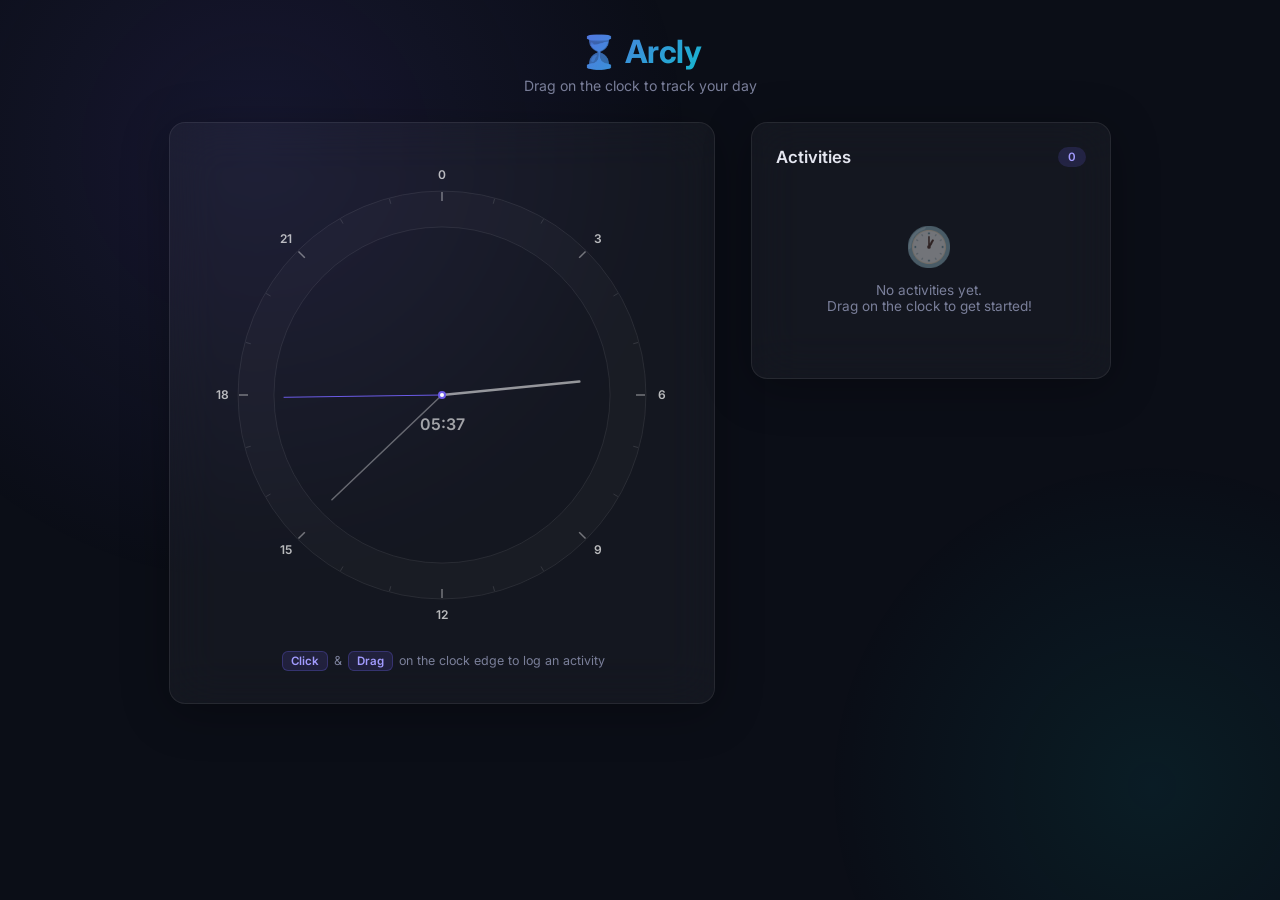
==== commit f891fd07: "added PWA" ====
--- a/index.html
+++ b/index.html
@@ -5,6 +5,16 @@
   <meta name="viewport" content="width=device-width, initial-scale=1.0">
   <meta name="description" content="Arcly — Interactive 24-hour clock time tracker. Drag on the clock to log your daily activities.">
   <title>Arcly — Daily Time Tracker</title>
+  
+  <!-- Favicons -->
+  <link rel="icon" type="image/png" href="assets/favicon/favicon-96x96.png" sizes="96x96" />
+  <link rel="icon" type="image/svg+xml" href="assets/favicon/favicon.svg" />
+  <link rel="shortcut icon" href="assets/favicon/favicon.ico" />
+  <link rel="apple-touch-icon" sizes="180x180" href="assets/favicon/apple-touch-icon.png" />
+  <meta name="apple-mobile-web-app-title" content="Arcly" />
+  <link rel="manifest" href="assets/favicon/site.webmanifest" />
+  <meta name="theme-color" content="#151827" />
+
   <link href="https://fonts.googleapis.com/css2?family=Inter:wght@300;400;500;600;700&display=swap" rel="stylesheet">
   <link rel="stylesheet" href="css/styles.css">
 </head>
@@ -64,5 +74,14 @@
   </div>
 
   <script type="module" src="js/app.js"></script>
+
+  <!-- Service Worker Registration -->
+  <script>
+    if ('serviceWorker' in navigator) {
+      navigator.serviceWorker.register('./sw.js')
+        .then(reg => console.log('SW registered:', reg.scope))
+        .catch(err => console.warn('SW registration failed:', err));
+    }
+  </script>
 </body>
 </html>
